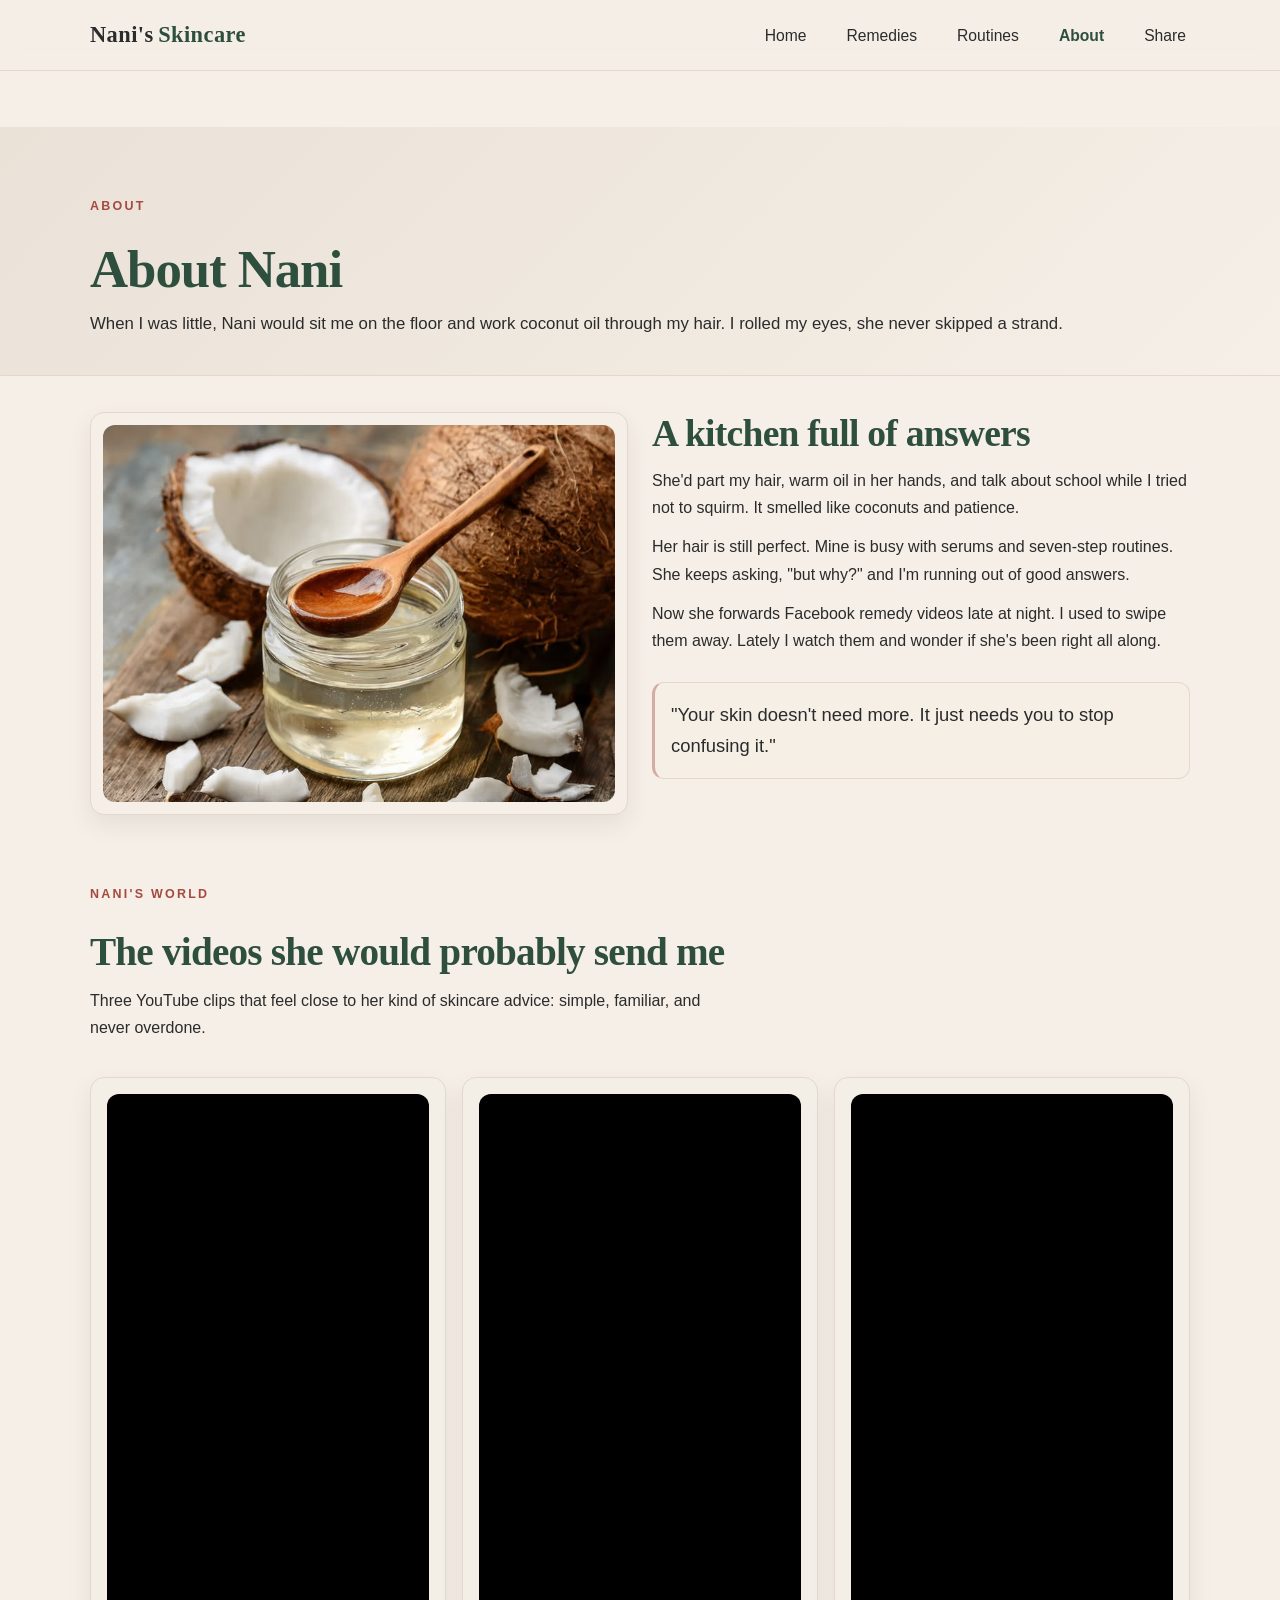
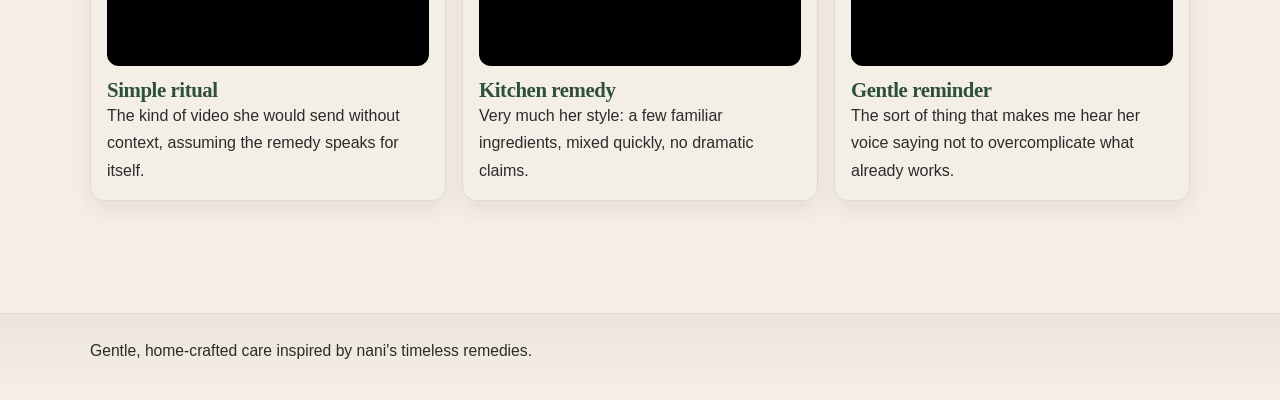
==== about.html @ 7b14cd60 "Add files via upload" ====
<!DOCTYPE html>
<html lang="en">
<head>
  <meta charset="UTF-8" />
  <meta name="viewport" content="width=device-width, initial-scale=1.0" />
  <title>About Nani — Nani's Skincare</title>
  <meta name="description" content="A personal story about nani, coconut oil memories, and the remedies that shaped Nani's Skincare." />
  <link rel="stylesheet" href="css/style.css" />
  <link rel="stylesheet" href="css/about.css" />
</head>
<body>
  <a class="skip-link" href="#main">Skip to main content</a>

  <header class="site-header">
    <nav class="nav" aria-label="Main navigation">
      <div class="nav-inner container">
        <a class="nav-logo" href="index.html">Nani's <span>Skincare</span></a>
        <button class="nav-toggle" type="button" aria-controls="nav-links" aria-expanded="false" aria-label="Open navigation menu">Menu</button>
        <ul class="nav-links" id="nav-links" role="list">
          <li><a href="index.html">Home</a></li>
          <li><a href="products.html">Remedies</a></li>
          <li><a href="routines.html">Routines</a></li>
          <li><a href="about.html" aria-current="page">About</a></li>
          <li><a href="share-recipe.html">Share</a></li>
        </ul>
      </div>
    </nav>
  </header>

  <main id="main">
    <section class="about-hero" aria-labelledby="about-title">
      <div class="container hero-inner">
        <p class="eyebrow">About</p>
        <h1 id="about-title">About Nani</h1>
        <p class="about-hero-sub">When I was little, Nani would sit me on the floor and work coconut oil through my hair. I rolled my eyes, she never skipped a strand.</p>
      </div>
    </section>

    <section class="section story" aria-labelledby="story-heading">
      <div class="container story-grid">
        <figure class="about-image" data-observe>
          <img src="images/coconut.jpg" alt="Nani's kitchen table with a brass bowl of coconut oil and a wooden comb." />
          <figcaption>Her kitchen table was the first vanity.</figcaption>
        </figure>

        <div class="story-text" data-observe>
          <h2 id="story-heading">A kitchen full of answers</h2>
          <p>She'd part my hair, warm oil in her hands, and talk about school while I tried not to squirm. It smelled like coconuts and patience.</p>
          <p>Her hair is still perfect. Mine is busy with serums and seven-step routines. She keeps asking, "but why?" and I'm running out of good answers.</p>
          <p>Now she forwards Facebook remedy videos late at night. I used to swipe them away. Lately I watch them and wonder if she's been right all along.</p>

          <blockquote class="quote" aria-label="Nani's advice">
            <p>"Your skin doesn't need more. It just needs you to stop confusing it."</p>
          </blockquote>
        </div>
      </div>
    </section>

    <section class="section world" aria-labelledby="world-heading">
      <div class="container">
        <div class="section-header">
          <p class="eyebrow">Nani's world</p>
          <h2 id="world-heading">The videos she would probably send me</h2>
          <p class="section-lede">Three YouTube clips that feel close to her kind of skincare advice: simple, familiar, and never overdone.</p>
        </div>

        <div class="world-grid">
          <article class="world-card" data-observe>
            <div class="world-video">
              <iframe
                src="https://www.youtube.com/embed/aL8gg2JYs6s"
                title="YouTube Shorts video showing a simple skincare ritual"
                loading="lazy"
                allow="accelerometer; autoplay; clipboard-write; encrypted-media; gyroscope; picture-in-picture; web-share"
                allowfullscreen></iframe>
            </div>
            <div class="world-card-text">
              <h3>Simple ritual</h3>
              <p>The kind of video she would send without context, assuming the remedy speaks for itself.</p>
            </div>
          </article>

          <article class="world-card" data-observe>
            <div class="world-video">
              <iframe
                src="https://www.youtube.com/embed/ov89cqYbfJU"
                title="YouTube Shorts video showing a natural skincare routine"
                loading="lazy"
                allow="accelerometer; autoplay; clipboard-write; encrypted-media; gyroscope; picture-in-picture; web-share"
                allowfullscreen></iframe>
            </div>
            <div class="world-card-text">
              <h3>Kitchen remedy</h3>
              <p>Very much her style: a few familiar ingredients, mixed quickly, no dramatic claims.</p>
            </div>
          </article>

          <article class="world-card" data-observe>
            <div class="world-video">
              <iframe
                src="https://www.youtube.com/embed/I44pqmFGn1w"
                title="YouTube Shorts video showing a gentle skin care remedy"
                loading="lazy"
                allow="accelerometer; autoplay; clipboard-write; encrypted-media; gyroscope; picture-in-picture; web-share"
                allowfullscreen></iframe>
            </div>
            <div class="world-card-text">
              <h3>Gentle reminder</h3>
              <p>The sort of thing that makes me hear her voice saying not to overcomplicate what already works.</p>
            </div>
          </article>
        </div>
      </div>
    </section>
  </main>

  <footer class="site-footer">
    <div class="container">
      <p>Gentle, home-crafted care inspired by nani's timeless remedies.</p>
    </div>
  </footer>

  <script src="js/nav.js" defer></script>
  <script src="js/about.js" defer></script>
</body>
</html>
---- css/style.css ----
:root {
  --bg: #F5EFE7;
  --text: #2B2B2B;
  --green: #2F4F3E;
  --accent: #A44A3F;
  --border: #E2D8CC;
  --shadow-soft: 0 10px 24px rgba(43, 43, 43, 0.08);
  --shadow-faint: 0 4px 12px rgba(43, 43, 43, 0.05);

  --serif: "Playfair Display", "Iowan Old Style", "Palatino Linotype", Georgia, serif;
  --sans: "Inter", "Avenir Next", "Helvetica Neue", Arial, sans-serif;

  --space-1: 0.5rem;
  --space-2: 0.75rem;
  --space-3: 1rem;
  --space-4: 1.5rem;
  --space-5: 2.25rem;
  --space-6: 3.5rem;
  --radius: 14px;
}

* {
  box-sizing: border-box;
}

body {
  margin: 0;
  font-family: var(--sans);
  font-size: 1rem;
  font-weight: 400;
  color: var(--text);
  background: var(--bg);
  line-height: 1.7;
  -webkit-font-smoothing: antialiased;
}

h1,
h2,
h3 {
  font-family: var(--serif);
  font-weight: 600;
  line-height: 1.15;
  letter-spacing: -0.02em;
  color: var(--green);
}

:focus-visible {
  outline: 2px solid var(--green);
  outline-offset: 2px;
}

a {
  color: inherit;
  text-decoration: none;
}

a:hover,
a:focus-visible {
  color: var(--accent);
}

img {
  max-width: 100%;
  display: block;
}

.hero-image img {
  width: 100%;
  height: 100%;
  object-fit: cover;
  aspect-ratio: 5 / 4;
  border-radius: 12px;
}

.container {
  width: min(1100px, 92vw);
  margin: 0 auto;
}

.skip-link {
  position: absolute;
  left: -999px;
  top: 0;
  padding: var(--space-2) var(--space-3);
  background: var(--green);
  color: var(--bg);
  border-radius: var(--radius);
  z-index: 10;
}

.skip-link:focus-visible {
  left: var(--space-3);
  top: var(--space-3);
  outline: 2px solid var(--accent);
}

.site-header {
  background: rgba(245, 239, 231, 0.94);
  position: sticky;
  top: 0;
  z-index: 8;
  border-bottom: 1px solid var(--border);
  backdrop-filter: blur(10px);
}


.nav {
  font-weight: 500;
}

.nav-inner {
  display: flex;
  align-items: center;
  justify-content: space-between;
  gap: var(--space-3);
  padding: var(--space-3) 0;
}

.nav-logo {
  font-family: var(--serif);
  font-size: 1.4rem;
  letter-spacing: 0.02em;
  font-weight: 600;
  color: var(--text);
  display: inline-flex;
  gap: 0.2em;
}

.nav-logo span {
  color: var(--green);
}


.nav-links {
  list-style: none;
  display: flex;
  align-items: center;
  justify-content: flex-start;
  gap: 2rem;
  margin: 0;
  padding: 0;
}

.nav-links a {
  position: relative;
  padding: 0.35rem 0.25rem;
  border-radius: 8px;
  font-size: 0.98rem;
  font-weight: 500;
  color: var(--text);
  transition: color 0.2s ease;
}

.nav-links a::after {
  content: "";
  position: absolute;
  left: 0;
  bottom: -4px;
  width: 0%;
  height: 1px;
  background: currentColor;
  transition: width 0.2s ease;
}

.nav-links a:hover::after {
  width: 100%;
}

.nav-links a.active,
.nav-links a[aria-current="page"] {
  color: var(--green);
  font-weight: 600;
}

.nav-toggle {
  display: none;
  background: var(--green);
  color: var(--bg);
  border: none;
  padding: 0.55rem 0.9rem;
  border-radius: 10px;
  font-weight: 500;
  margin-left: var(--space-3);
  cursor: pointer;
}

main {
  padding: var(--space-6) 0;
}

.hero {
  padding: var(--space-5) 0 var(--space-6);
}

.hero-grid {
  display: grid;
  grid-template-columns: minmax(280px, 1fr);
  gap: var(--space-5);
  align-items: center;
}

.hero-content {
  display: flex;
  flex-direction: column;
  gap: 1rem;
  max-width: 560px;
}

.eyebrow {
  letter-spacing: 0.18em;
  text-transform: uppercase;
  font-size: 0.78rem;
  font-weight: 600;
  color: var(--accent);
}

.hero h1 {
  font-size: clamp(2.9rem, 5vw, 3.5rem);
  line-height: 1.05;
  margin: 0;
  letter-spacing: -0.03em;
}

.hero h1 span {
  display: block;
}

.hero-em {
  font-style: italic;
  color: var(--green);
}

.hero-lead {
  margin: 0;
  color: var(--text);
  font-size: 1.06rem;
  max-width: 52ch;
}

.hero-actions {
  display: flex;
  flex-wrap: wrap;
  gap: var(--space-2);
  padding-top: 0.25rem;
}

.button {
  display: inline-flex;
  align-items: center;
  justify-content: center;
  gap: 0.4rem;
  padding: 0.8rem 1.2rem;
  border-radius: 999px;
  font-weight: 600;
  letter-spacing: 0.01em;
  text-decoration: none;
  border: 2px solid transparent;
  transition: transform 120ms ease, box-shadow 120ms ease, background-color 120ms ease, color 120ms ease;
}
.button-primary {
  background: var(--green);
  color: var(--bg);
  box-shadow: var(--shadow-soft);
}

.button-primary:hover,
.button-primary:focus-visible {
  transform: translateY(-1px);
  background: var(--accent);
}

.button-ghost {
  background: transparent;
  color: var(--green);
  border-color: var(--green);
}

.button-ghost:hover,
.button-ghost:focus-visible {
  background: rgba(164, 74, 63, 0.08);
  color: var(--accent);
  border-color: var(--accent);
}

.hero-visual {
  position: relative;
}

.hero-image {
  margin: 0;
  background: var(--bg);
  padding: var(--space-2);
  border-radius: 16px;
  border: 1px solid var(--border);
  box-shadow: var(--shadow-soft);
  overflow: hidden;
}

.hero-image::after {
  content: "";
  position: absolute;
  inset: 18px 22px auto auto;
  width: 38%;
  height: 46%;
  background: radial-gradient(circle at 30% 30%, rgba(164, 74, 63, 0.16), transparent 60%);
  filter: blur(6px);
  pointer-events: none;
}

.hero-image img,
.editorial-break img {
  width: 100%;
  object-fit: cover;
  border-radius: 12px;
}

.hero-image img {
  height: 100%;
  aspect-ratio: 4 / 5;
}

.image-break {
  padding-top: 0;
}

.editorial-break {
  margin: 0;
  border-radius: 16px;
  overflow: hidden;
  box-shadow: var(--shadow-soft);
}

.editorial-break img {
  min-height: 280px;
  max-height: 420px;
}

/* --- Sections --- */
.section {
  padding: var(--space-6) 0;
}

.section-header {
  display: flex;
  flex-direction: column;
  gap: var(--space-2);
  margin-bottom: var(--space-5);
  max-width: 640px;
}

.section-header h2 {
  margin: 0;
  font-size: clamp(1.85rem, 2vw + 1rem, 2.45rem);
}

.section-lede {
  margin: 0;
  color: var(--text);
}

.recipe-groups {
  display: grid;
  gap: var(--space-4);
}

.recipe-group {
  padding: var(--space-4);
  border: 1px solid var(--border);
  border-radius: 12px;
  background: rgba(245, 239, 231, 0.82);
  box-shadow: var(--shadow-faint);
}

.recipe-group h3 {
  margin: 0 0 var(--space-3);
  font-size: 1.35rem;
  color: var(--green);
}

.recipe-list {
  list-style: none;
  margin: 0;
  padding: 0;
  display: grid;
  gap: var(--space-3);
}

.recipe-list li {
  display: grid;
  gap: 0.35rem;
}

.recipe-list strong {
  font-size: 1rem;
  font-weight: 600;
  color: var(--text);
}

.recipe-list p {
  margin: 0;
  color: var(--text);
}

.mood-options {
  display: flex;
  gap: 1rem;
  flex-wrap: wrap;
  margin-top: 1rem;
}

.mood-options button {
  border: 1px solid var(--border);
  background: transparent;
  color: var(--text);
  padding: 0.5rem 1rem;
  border-radius: 999px;
  cursor: pointer;
  font: inherit;
  font-weight: 500;
  transition: background-color 0.2s ease, border-color 0.2s ease, color 0.2s ease;
}

.mood-options button:hover,
.mood-options button:focus-visible {
  border-color: var(--accent);
}

.mood-options button.active {
  background: var(--green);
  color: var(--bg);
}

#mood-result {
  margin-top: 1rem;
  font-size: 0.95rem;
  max-width: 500px;
  color: var(--text);
  padding: var(--space-3);
  border: 1px solid var(--border);
  border-radius: 12px;
  background: rgba(245, 239, 231, 0.7);
  box-shadow: var(--shadow-faint);
}

.facts-box {
  display: flex;
  align-items: center;
  gap: var(--space-3);
  padding: var(--space-3) var(--space-4);
  border: 1px solid var(--border);
  border-radius: 12px;
  background: var(--bg);
  box-shadow: var(--shadow-faint);
}

.facts-box p {
  margin: 0;
  color: var(--text);
}


.spice-grid {
  display: grid;
  grid-template-columns: repeat(2, minmax(0, 1fr));
  gap: var(--space-3);
}

.spice-card {
  border: 1px solid var(--border);
  background: var(--bg);
  border-radius: 12px;
  padding: var(--space-3) var(--space-4);
  display: flex;
  gap: var(--space-3);
  align-items: center;
  justify-content: flex-start;
  cursor: pointer;
  box-shadow: var(--shadow-faint);
  transition: all 0.2s ease;
  color: var(--text);
}

.spice-card:hover {
  transform: translateY(-4px);
  border-color: var(--accent);
  box-shadow: 0 8px 20px rgba(43, 43, 43, 0.08);
}

.spice-card:focus-visible {
  outline: 3px solid var(--accent);
  outline-offset: 3px;
}

.spice-card.active {
  border-color: var(--accent);
  box-shadow: 0 10px 24px rgba(43, 43, 43, 0.1);
}

.spice-card-icon {
  width: 44px;
  height: 44px;
  display: inline-flex;
  align-items: center;
  justify-content: center;
  font-size: 0;
  background: radial-gradient(circle at 30% 30%, rgba(47, 79, 62, 0.18), rgba(47, 79, 62, 0.05));
  color: transparent;
  border-radius: 50%;
}

.spice-card-text {
  display: flex;
  flex-direction: column;
  gap: 0.15rem;
  text-align: left;
}

.spice-card-text strong {
  font-size: 1.05rem;
  font-weight: 600;
}

.spice-card-text small {
  color: var(--text);
  letter-spacing: 0.02em;
  font-size: 0.9rem;
}

/* --- Remedy display placeholder --- */

#remedy-display {
  min-height: 140px;
  border: 1px solid var(--border);
  background: rgba(245, 239, 231, 0.75);
  border-radius: var(--radius);
  padding: var(--space-4);
  color: var(--text);
  display: block;
  opacity: 0;
  transform: translateY(8px);
  transition: opacity 200ms ease, transform 200ms ease;
}

#remedy-display.visible {
  opacity: 1;
  transform: translateY(0);
}

.remedy-card.visible-card {
  display: grid;
  gap: var(--space-3);
}

.remedy-card.visible-card h2,
.remedy-card.visible-card h3 {
  margin: 0;
}

.visually-hidden {
  position: absolute;
  width: 1px;
  height: 1px;
  padding: 0;
  margin: -1px;
  overflow: hidden;
  clip: rect(0, 0, 0, 0);
  border: 0;
}

.site-footer {
  border-top: 1px solid var(--border);
  padding: var(--space-4) 0 var(--space-5);
  background: linear-gradient(180deg, rgba(226, 216, 204, 0.45), rgba(245, 239, 231, 0.8));
}

.site-footer p {
  margin: 0;
  font-size: 0.98rem;
  color: var(--text);
}

.nani-note {
  margin: 0;
  font-size: 0.92rem;
  color: var(--text);
  max-width: 48ch;
  padding: var(--space-3);
  border: 1px solid var(--border);
  border-radius: 12px;
  background: rgba(245, 239, 231, 0.7);
}

@media (max-width: 720px) {
  .nav-links {
    display: none;
    position: absolute;
    right: 4vw;
    top: calc(100% + 0.5rem);
    width: min(18rem, 92vw);
    flex-direction: column;
    align-items: stretch;
    gap: 0.25rem;
    padding: var(--space-2);
    background: var(--bg);
    border: 1px solid var(--border);
    border-radius: 12px;
    box-shadow: 0 10px 24px rgba(43, 43, 43, 0.08);
  }

  .nav-links.is-open {
    display: flex;
  }

  .nav-links a {
    padding: 0.65rem 0.75rem;
  }

  .nav-toggle {
    display: inline-flex;
    align-items: center;
    justify-content: center;
    font-size: 0.95rem;
  }

  .nav-inner {
    flex-wrap: nowrap;
    position: relative;
  }

  .hero {
    padding-top: var(--space-4);
  }

  .hero-image::after {
    display: none;
  }

  .hero-image {
    order: -1;
    padding: 0;
    border: none;
    box-shadow: var(--shadow-faint);
  }

  .spice-grid {
    gap: var(--space-2);
  }
}

@media (min-width: 900px) {
  .hero-grid {
    grid-template-columns: minmax(0, 1fr) minmax(320px, 440px);
  }

  .recipe-groups {
    grid-template-columns: repeat(3, minmax(0, 1fr));
    align-items: start;
  }

  .spice-grid {
    grid-template-columns: repeat(4, minmax(0, 1fr));
  }
}

/* 
Some layout and styling refinements were assisted using ChatGPT (OpenAI).
Foundational CSS concepts informed by W3Schools and course materials.
*/
---- css/about.css ----
:root {
  --quote-border: rgba(164, 74, 63, 0.4);
}

.about-hero {
  background: linear-gradient(135deg, rgba(226, 216, 204, 0.58), rgba(245, 239, 231, 0.92));
  padding: var(--space-6) 0 var(--space-5);
  border-bottom: 1px solid var(--border);
}

.hero-inner {
  display: flex;
  flex-direction: column;
  gap: var(--space-2);
}

.about-hero h1 {
  margin: 0;
  font-size: clamp(2.5rem, 3vw + 1rem, 3.3rem);
  line-height: 1.08;
}

.about-hero-sub {
  margin: 0;
  font-size: 1.05rem;
  color: var(--text);
}

.story {
  padding-top: var(--space-5);
}

.story-grid {
  display: grid;
  grid-template-columns: repeat(auto-fit, minmax(280px, 1fr));
  gap: var(--space-4);
  align-items: start;
}

.about-image {
  margin: 0;
  position: relative;
  background: var(--bg);
  border: 1px solid var(--border);
  border-radius: 14px;
  padding: var(--space-2);
  box-shadow: var(--shadow-soft);
  max-width: 600px;
  aspect-ratio: 4 / 3;
  overflow: hidden;
}

.about-image img {
  width: 100%;
  height: 100%;
  object-fit: cover;
  border-radius: 12px;
}

.about-image figcaption {
  margin-top: var(--space-2);
  color: var(--text);
  font-size: 0.95rem;
}

.story-text {
  display: flex;
  flex-direction: column;
  gap: var(--space-2);
}

.story-text h2 {
  margin: 0;
  font-size: clamp(1.85rem, 2vw + 1rem, 2.35rem);
}

.story-text p {
  margin: 0;
  color: var(--text);
}

.quote {
  margin: var(--space-3) 0;
  padding: var(--space-3);
  border: 1px solid var(--border);
  border-left: 3px solid var(--quote-border);
  border-radius: 12px;
  background: rgba(245, 239, 231, 0.72);
  font-size: 1.15rem;
  color: var(--text);
}

.world {
  padding-top: 0;
}

.world-grid {
  display: grid;
  grid-template-columns: repeat(auto-fit, minmax(240px, 1fr));
  gap: var(--space-3);
}

.world-card {
  border: 1px solid var(--border);
  background: rgba(245, 239, 231, 0.92);
  border-radius: 14px;
  padding: var(--space-3);
  text-align: left;
  display: flex;
  flex-direction: column;
  gap: var(--space-2);
  box-shadow: var(--shadow-soft);
  transition: transform 140ms ease, box-shadow 140ms ease, border-color 140ms ease;
}

.world-card:hover {
  transform: translateY(-2px);
  border-color: var(--accent);
}

.world-video {
  position: relative;
  overflow: hidden;
  width: 100%;
  aspect-ratio: 9 / 16;
  border-radius: 12px;
  background: #000;
}

.world-video iframe {
  width: 100%;
  height: 100%;
  border: 0;
}

.world-card-text h3 {
  margin: 0;
  font-size: 1.3rem;
}

.world-card-text p {
  margin: 0;
  color: var(--text);
}

/* Fade-in animation */
[data-observe] {
  opacity: 0;
  transform: translateY(12px);
  transition: opacity 260ms ease, transform 260ms ease;
}

[data-observe].is-visible {
  opacity: 1;
  transform: translateY(0);
}

@media (max-width: 720px) {
  .about-hero {
    padding: var(--space-5) 0 var(--space-4);
  }

  .story-image,
  .world-card {
    box-shadow: 0 10px 26px rgba(43, 43, 43, 0.08);
  }
}
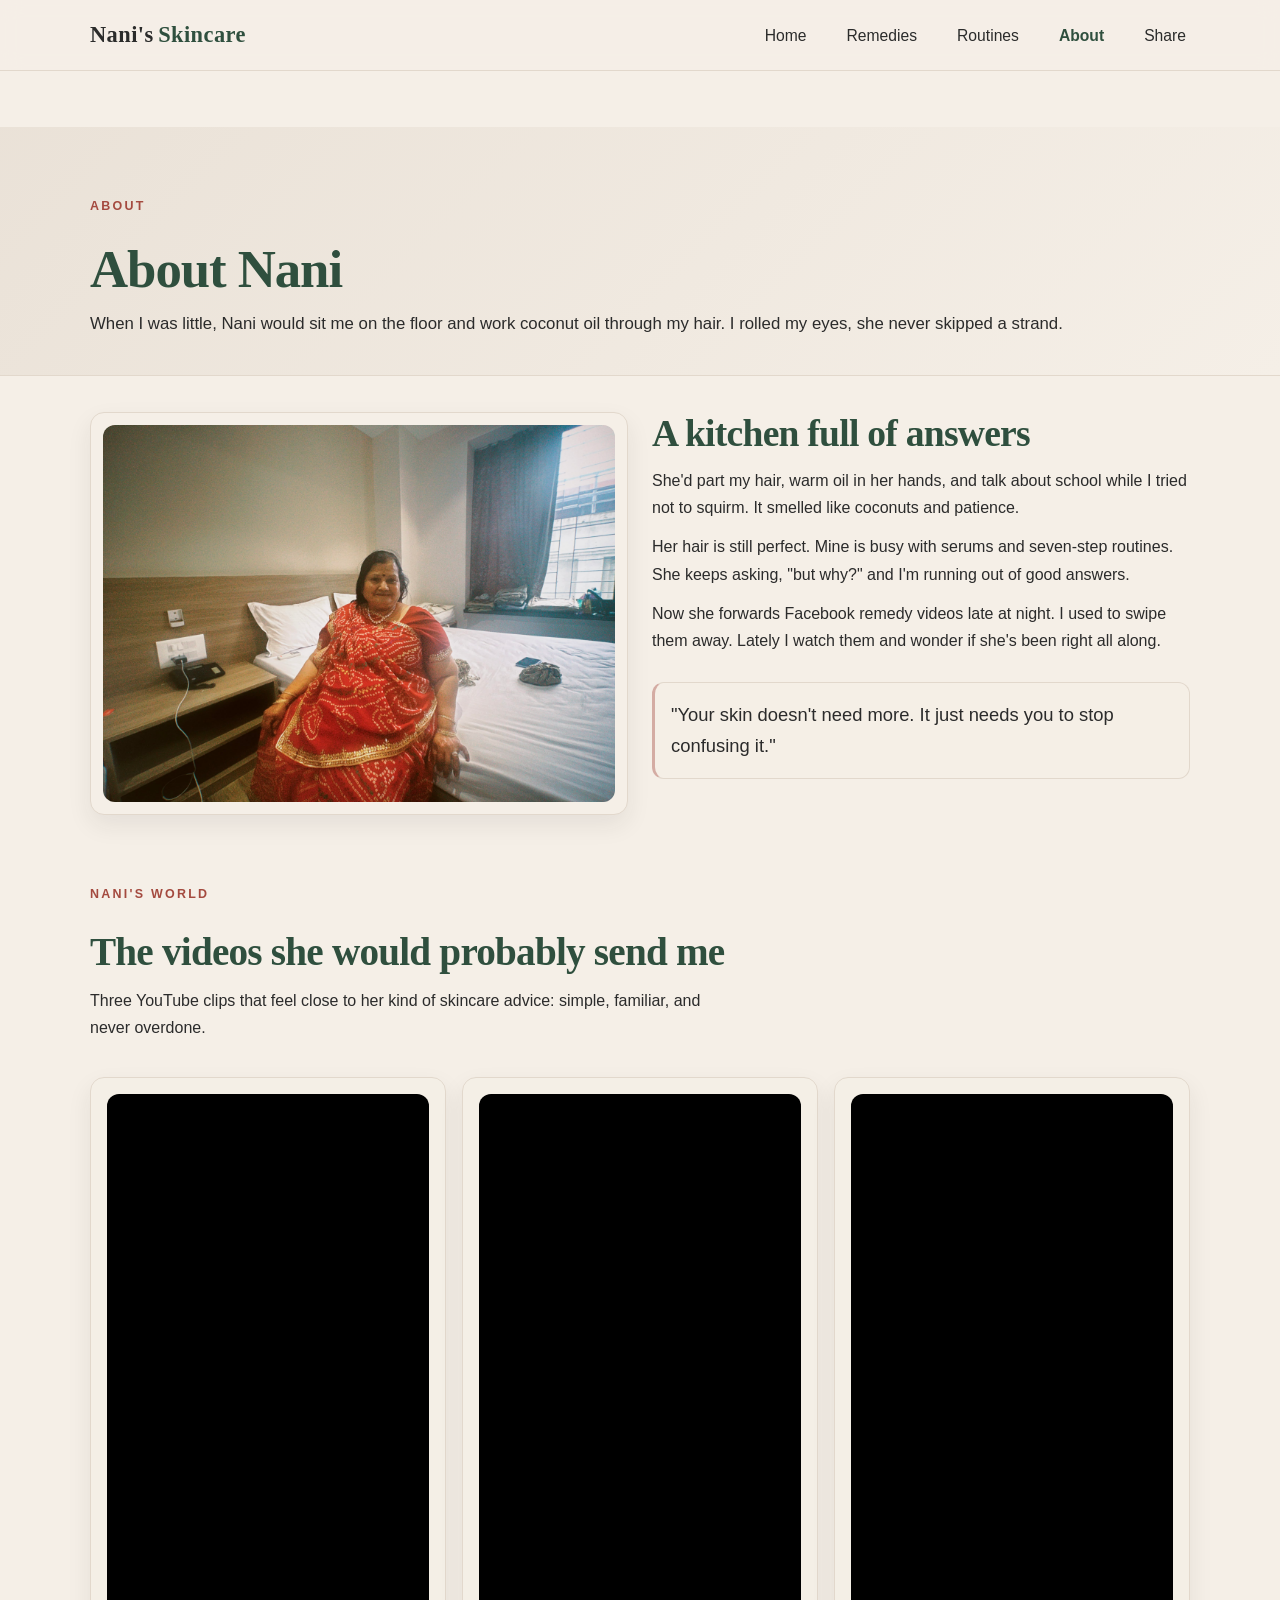
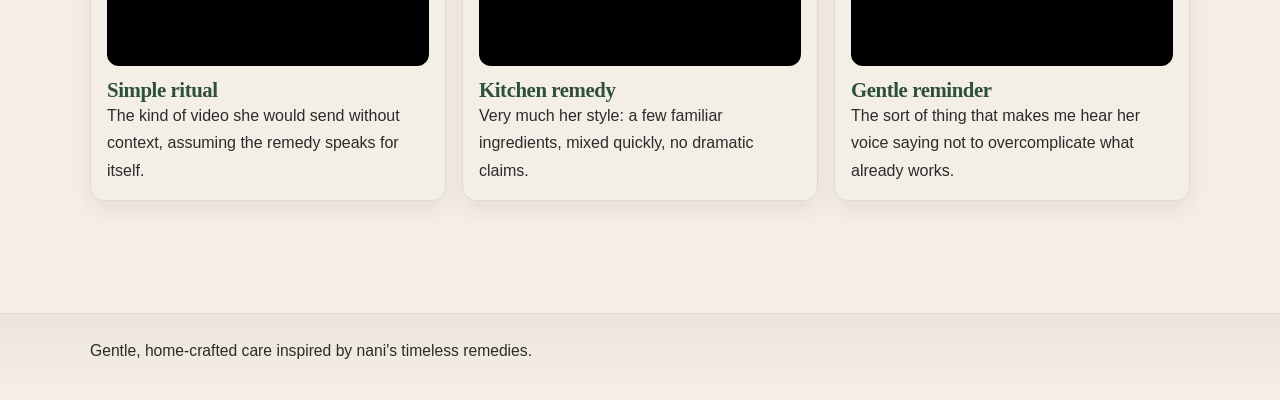
==== commit 8c4b08bc: "Add files via upload" ====
--- a/about.html
+++ b/about.html
@@ -39,7 +39,7 @@
     <section class="section story" aria-labelledby="story-heading">
       <div class="container story-grid">
         <figure class="about-image" data-observe>
-          <img src="images/coconut.jpg" alt="Nani's kitchen table with a brass bowl of coconut oil and a wooden comb." />
+          <img src="images/nani.jpg" alt="A picture of Nani" />
           <figcaption>Her kitchen table was the first vanity.</figcaption>
         </figure>
 
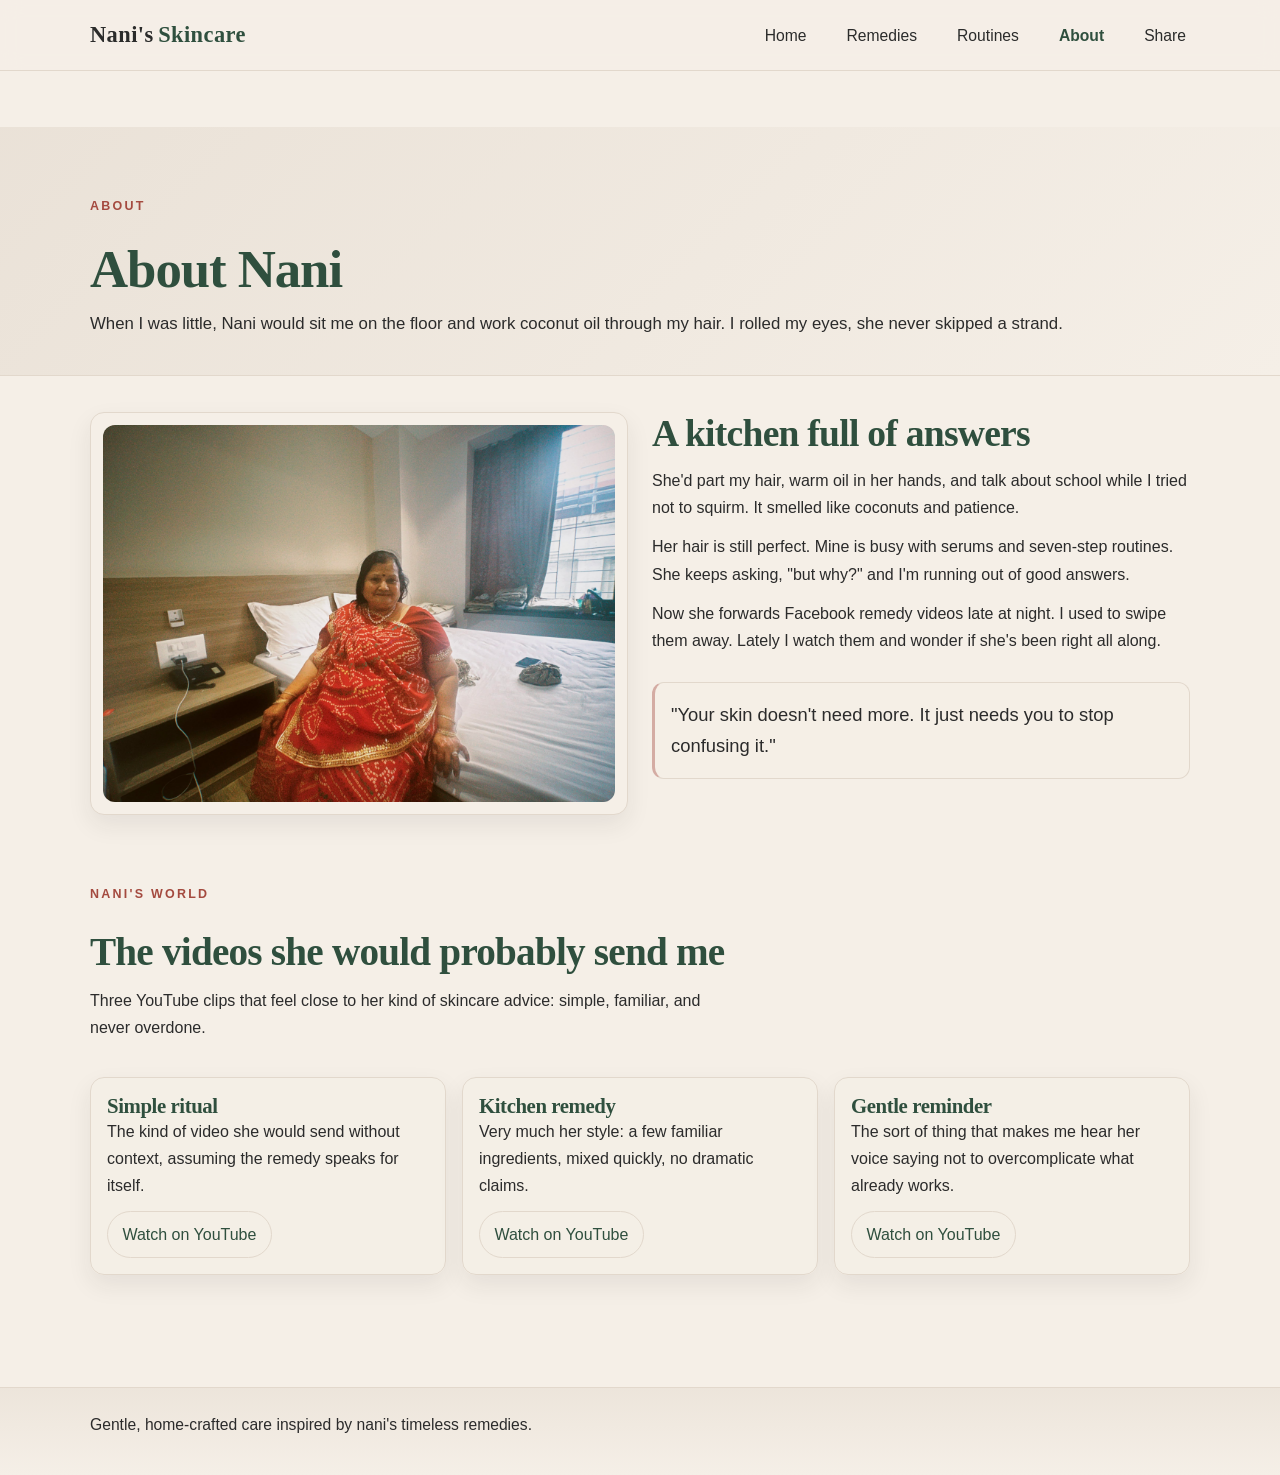
==== commit 0a336314: "Add files via upload" ====
--- a/about.html
+++ b/about.html
@@ -66,47 +66,26 @@
 
         <div class="world-grid">
           <article class="world-card" data-observe>
-            <div class="world-video">
-              <iframe
-                src="https://www.youtube.com/embed/aL8gg2JYs6s"
-                title="YouTube Shorts video showing a simple skincare ritual"
-                loading="lazy"
-                allow="accelerometer; autoplay; clipboard-write; encrypted-media; gyroscope; picture-in-picture; web-share"
-                allowfullscreen></iframe>
-            </div>
             <div class="world-card-text">
               <h3>Simple ritual</h3>
               <p>The kind of video she would send without context, assuming the remedy speaks for itself.</p>
+              <a class="world-link" href="https://www.youtube.com/shorts/aL8gg2JYs6s" target="_blank" rel="noopener noreferrer" aria-label="Watch Simple ritual on YouTube">Watch on YouTube</a>
             </div>
           </article>
 
           <article class="world-card" data-observe>
-            <div class="world-video">
-              <iframe
-                src="https://www.youtube.com/embed/ov89cqYbfJU"
-                title="YouTube Shorts video showing a natural skincare routine"
-                loading="lazy"
-                allow="accelerometer; autoplay; clipboard-write; encrypted-media; gyroscope; picture-in-picture; web-share"
-                allowfullscreen></iframe>
-            </div>
             <div class="world-card-text">
               <h3>Kitchen remedy</h3>
               <p>Very much her style: a few familiar ingredients, mixed quickly, no dramatic claims.</p>
+              <a class="world-link" href="https://www.youtube.com/shorts/ov89cqYbfJU" target="_blank" rel="noopener noreferrer" aria-label="Watch Kitchen remedy on YouTube">Watch on YouTube</a>
             </div>
           </article>
 
           <article class="world-card" data-observe>
-            <div class="world-video">
-              <iframe
-                src="https://www.youtube.com/embed/I44pqmFGn1w"
-                title="YouTube Shorts video showing a gentle skin care remedy"
-                loading="lazy"
-                allow="accelerometer; autoplay; clipboard-write; encrypted-media; gyroscope; picture-in-picture; web-share"
-                allowfullscreen></iframe>
-            </div>
             <div class="world-card-text">
               <h3>Gentle reminder</h3>
               <p>The sort of thing that makes me hear her voice saying not to overcomplicate what already works.</p>
+              <a class="world-link" href="https://www.youtube.com/shorts/I44pqmFGn1w" target="_blank" rel="noopener noreferrer" aria-label="Watch Gentle reminder on YouTube">Watch on YouTube</a>
             </div>
           </article>
         </div>
--- a/css/about.css
+++ b/css/about.css
@@ -118,21 +118,6 @@
   border-color: var(--accent);
 }
 
-.world-video {
-  position: relative;
-  overflow: hidden;
-  width: 100%;
-  aspect-ratio: 9 / 16;
-  border-radius: 12px;
-  background: #000;
-}
-
-.world-video iframe {
-  width: 100%;
-  height: 100%;
-  border: 0;
-}
-
 .world-card-text h3 {
   margin: 0;
   font-size: 1.3rem;
@@ -141,6 +126,30 @@
 .world-card-text p {
   margin: 0;
   color: var(--text);
+}
+
+.world-link {
+  display: inline-flex;
+  align-items: center;
+  width: fit-content;
+  margin-top: var(--space-2);
+  padding: 0.55rem 0.9rem;
+  border: 1px solid var(--border);
+  border-radius: 999px;
+  color: var(--green);
+  text-decoration: none;
+  font-weight: 500;
+  transition: border-color 140ms ease, color 140ms ease, background-color 140ms ease;
+}
+
+.world-link:hover {
+  border-color: var(--accent);
+  color: var(--accent);
+}
+
+.world-link:focus-visible {
+  outline: 3px solid var(--accent);
+  outline-offset: 3px;
 }
 
 /* Fade-in animation */
